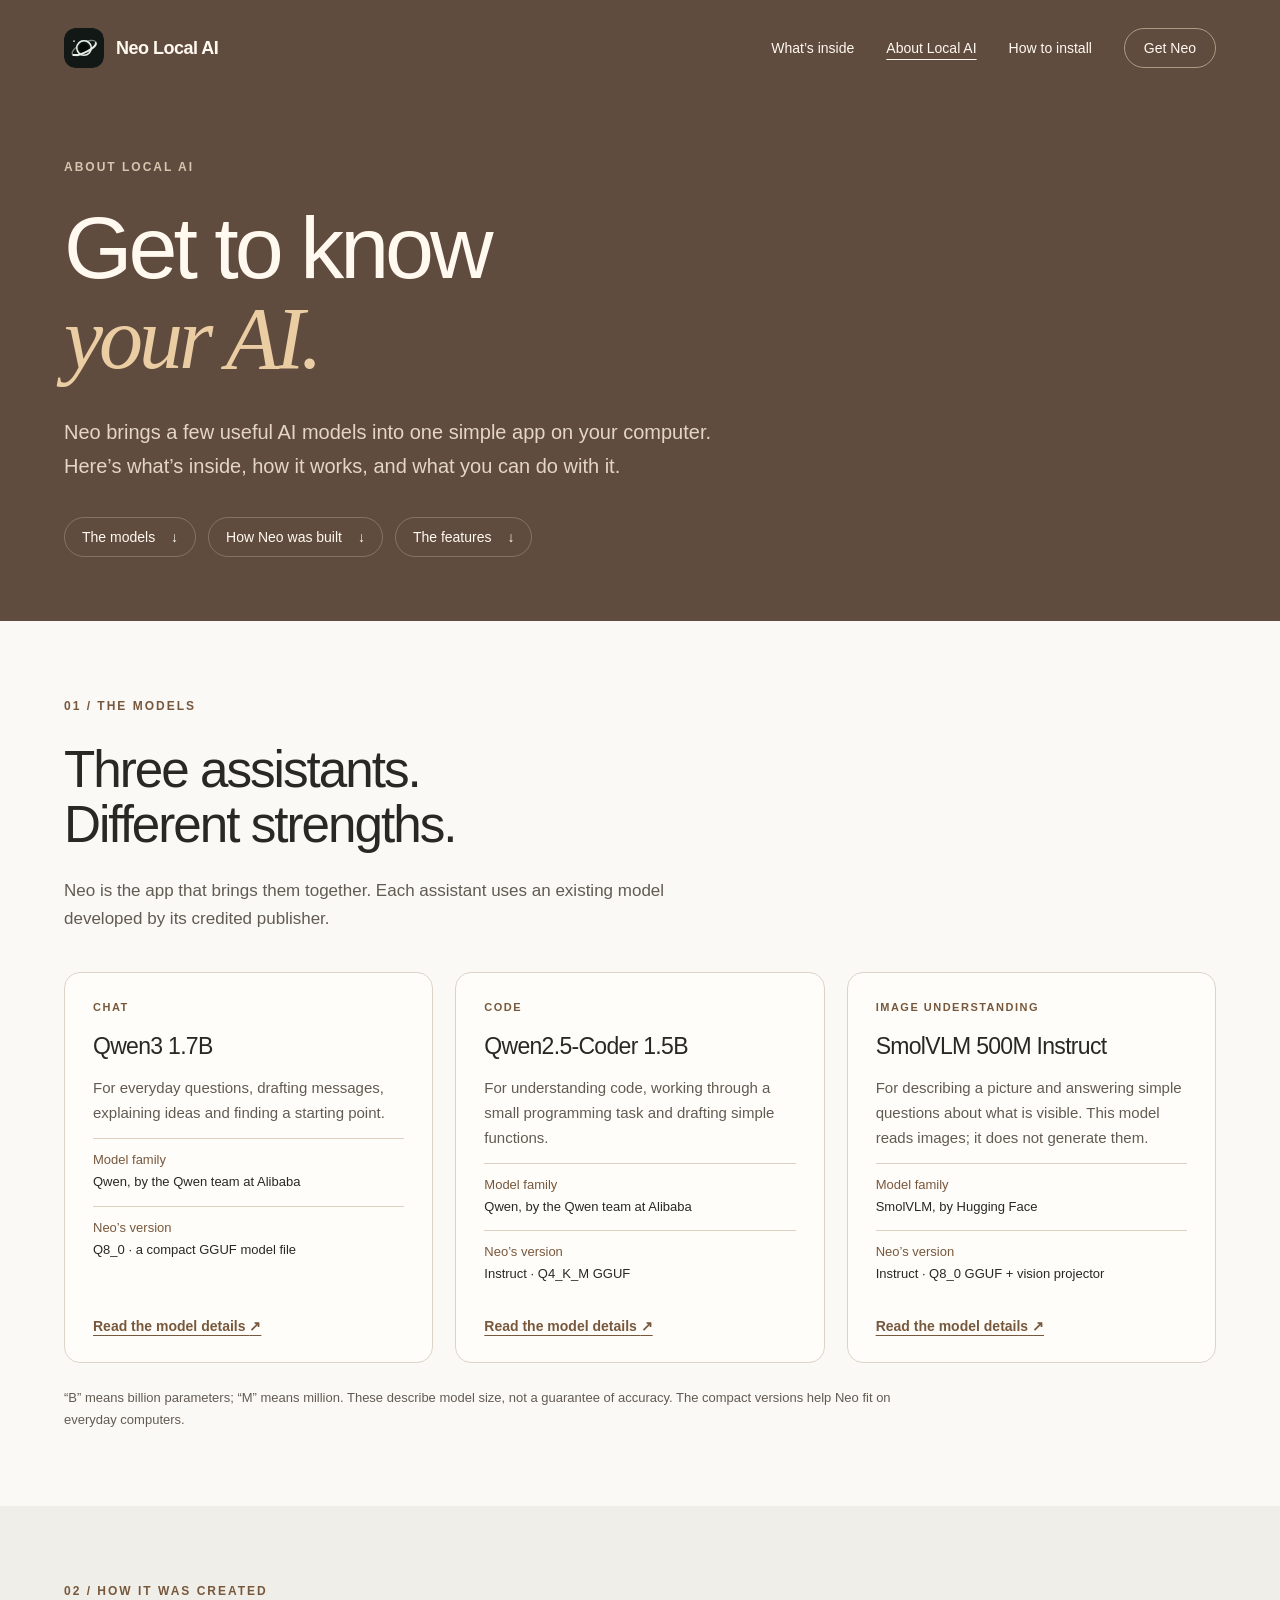
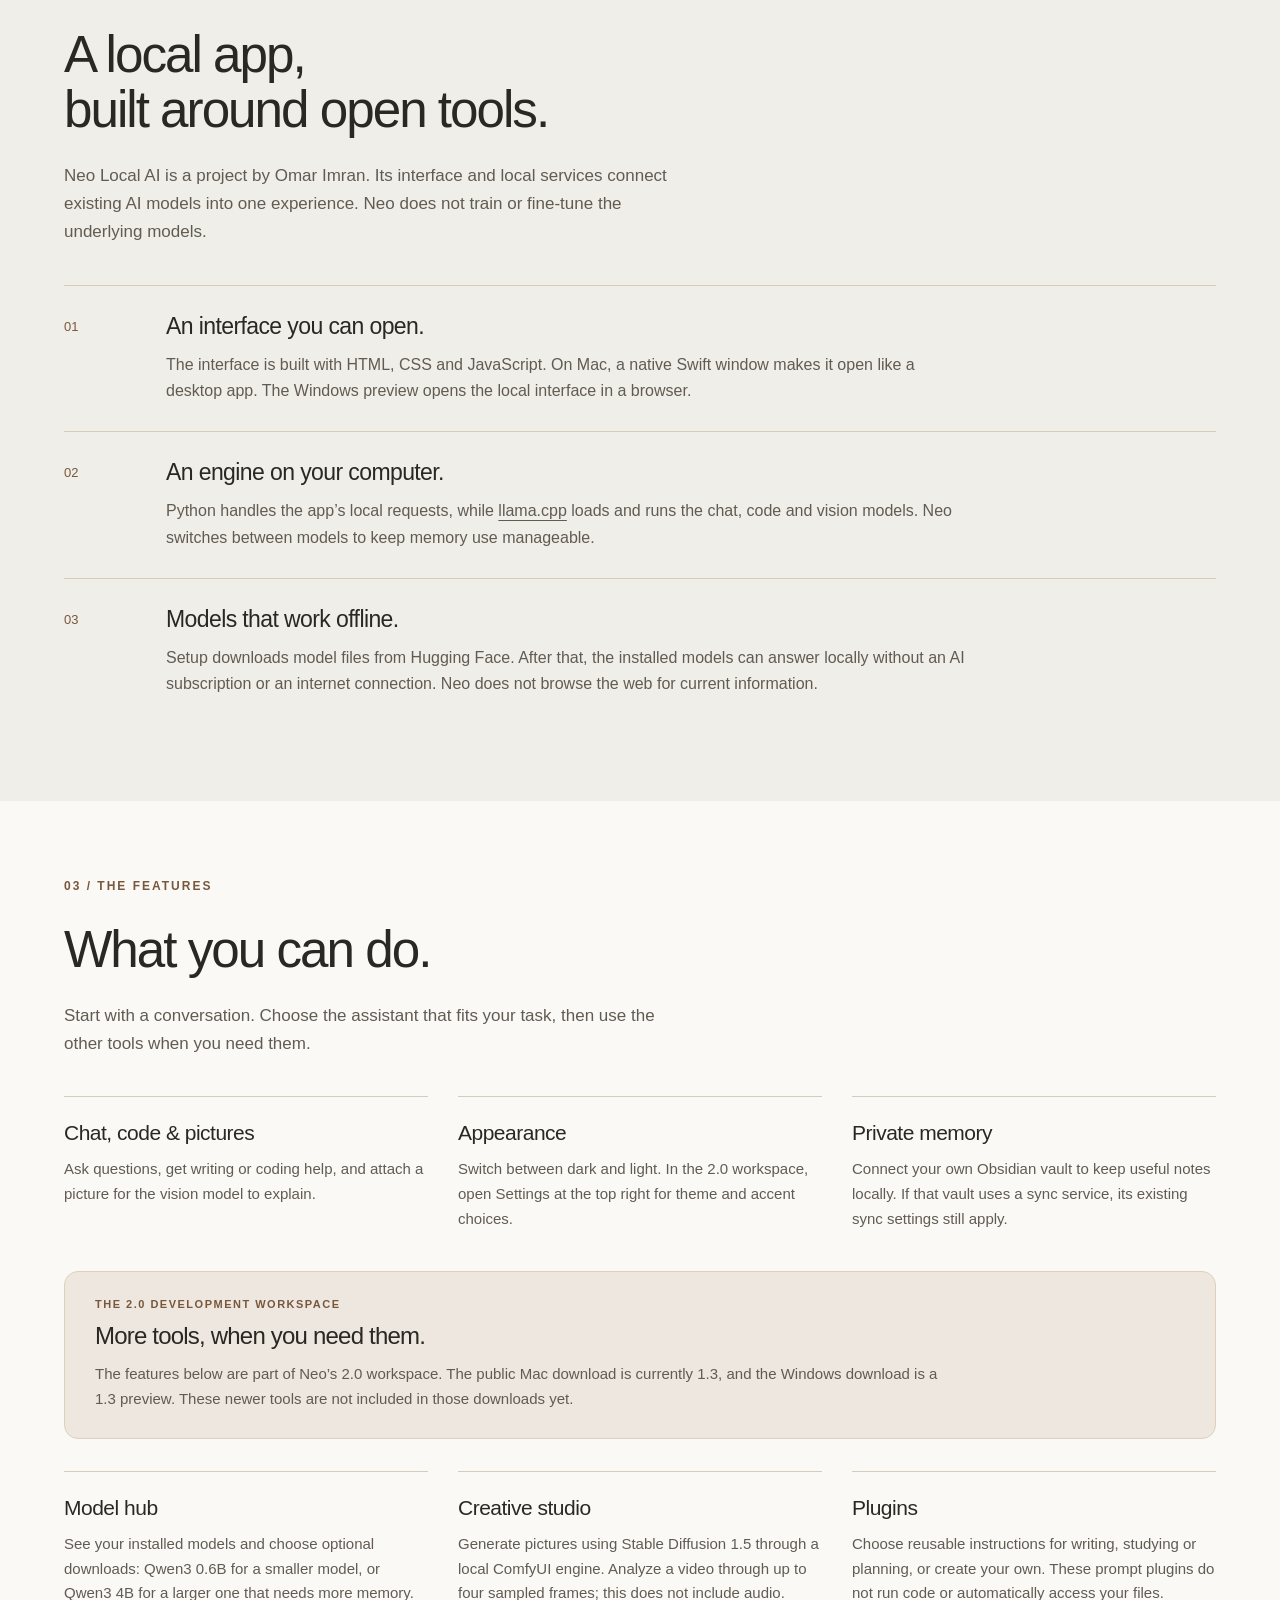
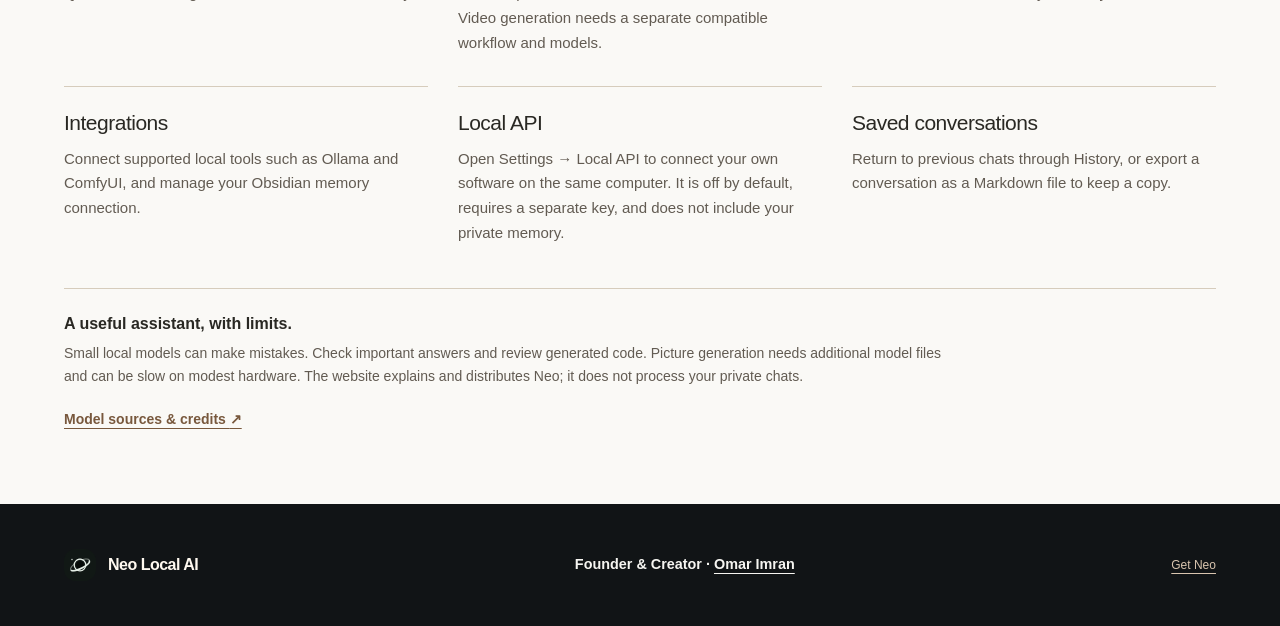
==== about-ai.html @ 58a74279 "Replace creative playground with About Local AI guide Remove the homepage creative cards and retire " ====
<!doctype html>
<html lang="en">
<head>
  <meta charset="utf-8">
  <meta name="viewport" content="width=device-width,initial-scale=1">
  <meta http-equiv="Content-Security-Policy" content="default-src 'self'; connect-src 'none'; img-src 'self'; style-src 'self'; script-src 'none'; object-src 'none'; frame-src 'none'; base-uri 'none'; form-action 'none'">
  <meta name="referrer" content="strict-origin-when-cross-origin">
  <meta name="theme-color" content="#604b3f">
  <title>About Local AI — Neo Local AI</title>
  <meta name="description" content="Meet Neo Local AI: its three local assistants, the models behind them, how the app was built, and what its features do.">
  <link rel="canonical" href="https://neolocalai.isroot.in/about-ai.html">
  <link rel="icon" href="assets/logo.svg">
  <link rel="stylesheet" href="style.css?v=brown-cream-1">
  <link rel="stylesheet" href="ai-guide.css?v=1">
</head>
<body class="ai-guide-page">
<header class="site-header">
  <a class="brand" href="./"><img src="assets/logo.svg" width="40" height="40" alt=""><span>Neo Local AI</span></a>
  <nav aria-label="Main navigation"><a href="./#inside">What’s inside</a><a class="nav-about-ai" href="about-ai.html" aria-current="page">About Local AI</a><a href="./#setup">How to install</a><a class="nav-download" href="./#download">Get Neo</a></nav>
</header>
<main>
  <section class="guide-hero section" aria-labelledby="guide-title">
    <p class="eyebrow">About Local AI</p>
    <h1 id="guide-title">Get to know<br><em>your AI.</em></h1>
    <p class="guide-lead">Neo brings a few useful AI models into one simple app on your computer. Here’s what’s inside, how it works, and what you can do with it.</p>
    <nav class="guide-jumps" aria-label="On this page"><a href="#models">The models <span aria-hidden="true">↓</span></a><a href="#built">How Neo was built <span aria-hidden="true">↓</span></a><a href="#features">The features <span aria-hidden="true">↓</span></a></nav>
  </section>
  <section class="guide-section section" id="models" aria-labelledby="models-title">
    <div class="guide-section-head"><p class="eyebrow">01 / The models</p><h2 id="models-title">Three assistants.<br>Different strengths.</h2><p>Neo is the app that brings them together. Each assistant uses an existing model developed by its credited publisher.</p></div>
    <div class="guide-models">
      <article><span class="guide-label">CHAT</span><h3>Qwen3 1.7B</h3><p>For everyday questions, drafting messages, explaining ideas and finding a starting point.</p><dl><div><dt>Model family</dt><dd>Qwen, by the Qwen team at Alibaba</dd></div><div><dt>Neo’s version</dt><dd>Q8_0 · a compact GGUF model file</dd></div></dl><a href="https://huggingface.co/Qwen/Qwen3-1.7B-GGUF">Read the model details <span aria-hidden="true">↗</span></a></article>
      <article><span class="guide-label">CODE</span><h3>Qwen2.5-Coder 1.5B</h3><p>For understanding code, working through a small programming task and drafting simple functions.</p><dl><div><dt>Model family</dt><dd>Qwen, by the Qwen team at Alibaba</dd></div><div><dt>Neo’s version</dt><dd>Instruct · Q4_K_M GGUF</dd></div></dl><a href="https://huggingface.co/Qwen/Qwen2.5-Coder-1.5B-Instruct-GGUF">Read the model details <span aria-hidden="true">↗</span></a></article>
      <article><span class="guide-label">IMAGE UNDERSTANDING</span><h3>SmolVLM 500M Instruct</h3><p>For describing a picture and answering simple questions about what is visible. This model reads images; it does not generate them.</p><dl><div><dt>Model family</dt><dd>SmolVLM, by Hugging Face</dd></div><div><dt>Neo’s version</dt><dd>Instruct · Q8_0 GGUF + vision projector</dd></div></dl><a href="https://huggingface.co/ggml-org/SmolVLM-500M-Instruct-GGUF">Read the model details <span aria-hidden="true">↗</span></a></article>
    </div>
    <p class="guide-footnote">“B” means billion parameters; “M” means million. These describe model size, not a guarantee of accuracy. The compact versions help Neo fit on everyday computers.</p>
  </section>
  <section class="guide-section guide-warm section" id="built" aria-labelledby="built-title">
    <div class="guide-section-head"><p class="eyebrow">02 / How it was created</p><h2 id="built-title">A local app,<br>built around open tools.</h2><p>Neo Local AI is a project by Omar Imran. Its interface and local services connect existing AI models into one experience. Neo does not train or fine-tune the underlying models.</p></div>
    <ol class="guide-build"><li><span>01</span><div><h3>An interface you can open.</h3><p>The interface is built with HTML, CSS and JavaScript. On Mac, a native Swift window makes it open like a desktop app. The Windows preview opens the local interface in a browser.</p></div></li><li><span>02</span><div><h3>An engine on your computer.</h3><p>Python handles the app’s local requests, while <a href="https://github.com/ggml-org/llama.cpp">llama.cpp</a> loads and runs the chat, code and vision models. Neo switches between models to keep memory use manageable.</p></div></li><li><span>03</span><div><h3>Models that work offline.</h3><p>Setup downloads model files from Hugging Face. After that, the installed models can answer locally without an AI subscription or an internet connection. Neo does not browse the web for current information.</p></div></li></ol>
  </section>
  <section class="guide-section section" id="features" aria-labelledby="features-title">
    <div class="guide-section-head"><p class="eyebrow">03 / The features</p><h2 id="features-title">What you can do.</h2><p>Start with a conversation. Choose the assistant that fits your task, then use the other tools when you need them.</p></div>
    <div class="guide-features">
      <article><h3>Chat, code &amp; pictures</h3><p>Ask questions, get writing or coding help, and attach a picture for the vision model to explain.</p></article>
      <article><h3>Appearance</h3><p>Switch between dark and light. In the 2.0 workspace, open Settings at the top right for theme and accent choices.</p></article>
      <article><h3>Private memory</h3><p>Connect your own Obsidian vault to keep useful notes locally. If that vault uses a sync service, its existing sync settings still apply.</p></article>
    </div>
    <div class="guide-version"><span class="guide-label">THE 2.0 DEVELOPMENT WORKSPACE</span><h3>More tools, when you need them.</h3><p>The features below are part of Neo’s 2.0 workspace. The public Mac download is currently 1.3, and the Windows download is a 1.3 preview. These newer tools are not included in those downloads yet.</p></div>
    <div class="guide-features">
      <article><h3>Model hub</h3><p>See your installed models and choose optional downloads: Qwen3 0.6B for a smaller model, or Qwen3 4B for a larger one that needs more memory.</p></article>
      <article><h3>Creative studio</h3><p>Generate pictures using Stable Diffusion 1.5 through a local ComfyUI engine. Analyze a video through up to four sampled frames; this does not include audio. Video generation needs a separate compatible workflow and models.</p></article>
      <article><h3>Plugins</h3><p>Choose reusable instructions for writing, studying or planning, or create your own. These prompt plugins do not run code or automatically access your files.</p></article>
      <article><h3>Integrations</h3><p>Connect supported local tools such as Ollama and ComfyUI, and manage your Obsidian memory connection.</p></article>
      <article><h3>Local API</h3><p>Open Settings → Local API to connect your own software on the same computer. It is off by default, requires a separate key, and does not include your private memory.</p></article>
      <article><h3>Saved conversations</h3><p>Return to previous chats through History, or export a conversation as a Markdown file to keep a copy.</p></article>
    </div>
    <aside class="guide-note"><strong>A useful assistant, with limits.</strong><p>Small local models can make mistakes. Check important answers and review generated code. Picture generation needs additional model files and can be slow on modest hardware. The website explains and distributes Neo; it does not process your private chats.</p></aside>
    <a class="guide-credits" href="credits.html">Model sources &amp; credits <span aria-hidden="true">↗</span></a>
  </section>
</main>
<footer><a class="brand" href="./"><img src="assets/logo.svg" width="32" height="32" alt=""><span>Neo Local AI</span></a><p class="footer-credit">Founder &amp; Creator · <a href="about.html">Omar Imran</a></p><a href="./#download">Get Neo</a></footer>
</body>
</html>
---- style.css ----
:root{color-scheme:dark;--ink:#f6f5f1;--muted:#d9c5af;--onyx:#111416;--accent:#ebcda4;--line:#756050;--paper:#faf9f6;--dark:#202525;font-family:-apple-system,BlinkMacSystemFont,"Segoe UI",sans-serif;font-size:16px}*{box-sizing:border-box}html{scroll-behavior:smooth;scroll-padding-top:32px}body{margin:0;background:var(--onyx);color:var(--ink)}a{color:inherit;text-underline-offset:4px}button,a{-webkit-tap-highlight-color:transparent}a:focus-visible,button:focus-visible,summary:focus-visible{outline:3px solid #b09a81;outline-offset:5px}button{font:inherit}img{max-width:100%;height:auto}.site-header{max-width:1420px;margin:auto;padding:28px 5vw;display:flex;align-items:center;justify-content:space-between;gap:28px}.brand{display:flex;align-items:center;gap:12px;text-decoration:none;font-size:18px;font-weight:650;letter-spacing:-.5px}.brand img{border-radius:12px}nav{display:flex;align-items:center;gap:32px;font-size:14px}nav a{text-decoration:none}nav a:hover{color:var(--accent)}.nav-download{border:1px solid #b09a81;padding:11px 19px;border-radius:24px}.hero{max-width:1420px;margin:auto;padding:57px 5vw 64px;display:grid;grid-template-columns:.95fr 1.12fr;align-items:center;gap:6vw}.eyebrow{font-size:12px;letter-spacing:2px;text-transform:uppercase;font-weight:600;margin:0 0 25px;color:var(--muted)}h1{font-size:clamp(56px,6.5vw,98px);font-weight:460;line-height:1.01;letter-spacing:-5px;margin:0 0 30px}h1 em,h2 em{font-family:Georgia,serif;font-weight:400;color:var(--accent);letter-spacing:-4px}.hero-description{font-size:18px;line-height:1.6;max-width:400px;color:#d9c5af;margin-bottom:30px}.button{display:inline-flex;align-items:center;justify-content:center;min-height:52px;padding:15px 28px;font-weight:600;font-size:16px;border-radius:30px;text-decoration:none;border:0;transition:background .2s,transform .2s}.button:hover{transform:translateY(-2px)}.primary{background:var(--accent);color:#38291f}.primary:hover{background:#faebd7}.hero-meta{font-size:12px;color:var(--muted);margin:17px 0 0}.app-stage{min-width:0}.preview-top{display:flex;align-items:center;justify-content:space-between;gap:12px;color:var(--muted);font-size:12px;margin:0 2px 17px}.preview-switch{display:flex;padding:3px;border:1px solid var(--line);border-radius:24px;flex-shrink:0}.preview-switch button{font-size:12px;background:none;border:0;color:#d9c5af;border-radius:18px;padding:6px 11px;cursor:pointer}.preview-switch button.selected{background:#ebcda4;color:#38291f}.app-window{overflow:hidden;border:1px solid #a38b73;border-radius:15px;box-shadow:0 32px 85px #0005;transform:rotate(-1.5deg)}.window-top{height:32px;background:#392b25;border-bottom:1px solid #806b58;display:flex;align-items:center;padding:0 12px;gap:5px;position:relative}.window-top span{width:7px;height:7px;border-radius:50%;background:#b09a81}.window-top b{position:absolute;width:100%;left:0;text-align:center;font-size:10px;font-weight:400;color:#ddcebc}.app-window>img{width:100%;display:block}.preview-caption{font-size:12px;color:#d9c5af;text-align:center;margin:22px 0 0}.principles{border-top:1px solid var(--line);border-bottom:1px solid var(--line);display:flex;justify-content:center;gap:8vw;padding:24px 5vw;font-size:14px;color:#d4cec4}.section{padding:100px max(5vw,calc((100vw - 1280px)/2))}h2{font-size:clamp(34px,4vw,58px);font-weight:450;letter-spacing:-2.4px;line-height:1.08;margin:0 0 25px}h3{font-size:24px;font-weight:500;letter-spacing:-.8px;margin:0 0 12px}p{line-height:1.65}.inside{background:var(--paper);color:var(--dark);display:grid;grid-template-columns:1fr 1fr;gap:10vw}.inside .eyebrow,.setup .eyebrow,.faq .eyebrow{color:#78583d}.section-intro>p:last-child{color:#625b52;max-width:360px}.assistant-list article{display:flex;gap:25px;padding:28px 0;border-top:1px solid #ddd7cd}.assistant-list article:first-child{padding-top:0;border-top:0}.assistant-list article:last-child{padding-bottom:0}.model-number{font-size:12px;padding-top:8px;color:#78583d}.assistant-list p{color:#625b52;font-size:16px;margin:0 0 14px}.model-name{font-size:12px;color:#78583d}.setup{background:#f0eee8;color:var(--dark)}.section-heading{margin-bottom:45px}.steps{padding:0;margin:0;list-style:none;display:grid;grid-template-columns:repeat(3,1fr);gap:5vw}.steps li{border-top:1px solid #d1c8b9;padding-top:22px}.steps li>span{font-family:Georgia,serif;font-size:36px;color:#78583d;display:block;margin-bottom:25px}.steps p{color:#625b52}.install-note{margin-top:35px;display:grid;grid-template-columns:1fr 2fr;gap:5vw;border-top:1px solid #d6ccbc;padding-top:26px;font-size:14px;color:#625b52}.install-note strong{font-weight:550}.install-note p{margin:0}.download{display:grid;grid-template-columns:1fr 1fr;gap:10vw;align-items:center;background:#c77b44}.download h2{font-size:clamp(50px,5.8vw,86px);letter-spacing:-4px}.download>div>p:last-child{color:#302218}.download-panel{border:1px solid #dbc6ae;background:#fcf7ef;padding:36px;border-radius:18px}.download-panel h3{font-size:25px;margin-bottom:8px}.release-label{font-size:13px;color:#626058;margin:0 0 26px}.download-panel .button{width:100%}.download-detail{font-size:12px;line-height:1.5;color:#626058;overflow-wrap:anywhere}dl{font-size:14px;margin:25px 0 15px}dl div{display:grid;grid-template-columns:95px 1fr;gap:16px;padding:14px 0;border-top:1px solid #ded0bd}dt{color:#626058}dd{margin:0;line-height:1.5}.platform-note{font-size:12px;color:#626058}.faq{background:var(--paper);color:var(--dark);display:grid;grid-template-columns:1fr 1.3fr;gap:8vw}.questions details{border-top:1px solid #ddd4c7;padding:23px 0}.questions details:last-child{border-bottom:1px solid #ddd4c7}.questions summary{cursor:pointer;list-style:none;padding-right:36px;position:relative;font-size:17px;font-weight:500}.questions summary::-webkit-details-marker{display:none}.questions summary:after{content:'+';position:absolute;right:2px;top:-3px;font-size:24px;font-weight:300}.questions details[open] summary:after{content:'−'}.questions p{color:#625b52;margin:18px 25px 0 0;font-size:16px}footer{max-width:1420px;margin:auto;padding:35px 5vw;display:flex;align-items:center;justify-content:space-between;gap:24px}footer p,footer>a:last-child{font-size:12px;color:var(--muted)}footer .brand{font-size:16px}@media(min-width:1450px){.hero{gap:86px}.hero h1{font-size:98px}}@media(max-width:900px){.hero{gap:4vw;padding-top:38px}h1{font-size:64px;letter-spacing:-3.5px}.preview-top>span{display:none}.preview-top{justify-content:flex-end}.hero-description{font-size:16px}.hero-meta{line-height:1.6;max-width:230px}.section{padding-top:70px;padding-bottom:70px}.inside,.download,.faq{gap:5vw}.download-panel{padding:26px}.principles{gap:5vw;font-size:12px}}@media(max-width:650px){.site-header{padding:20px 6vw}.brand{font-size:17px}nav a:not(.nav-download){display:none}nav{gap:0}.nav-download{font-size:13px;padding:9px 15px}.hero{grid-template-columns:1fr;padding:34px 6vw 45px;gap:42px}.eyebrow{margin-bottom:22px;font-size:11px}h1{font-size:76px}.hero-description{max-width:340px;font-size:17px}.hero-meta{max-width:none}.app-stage{max-width:500px}.preview-top>span{display:block}.preview-top{justify-content:space-between}.app-window{transform:none}.principles{display:grid;grid-template-columns:1fr;gap:14px;text-align:center;padding:25px;font-size:14px}.section{padding:60px 6vw}.inside,.download,.faq{grid-template-columns:1fr;gap:38px}.section-intro>p:last-child{max-width:none}.assistant-list article{gap:20px}.steps{grid-template-columns:1fr;gap:26px}.steps li>span{float:left;font-size:28px;margin:0 22px 70px 0}.steps h3{font-size:22px}.steps p{margin-bottom:0}.install-note{grid-template-columns:1fr;gap:10px}.section-heading{margin-bottom:32px}.download h2{font-size:68px}.download-panel{padding:27px}.faq{gap:0}.faq .section-heading{margin-bottom:12px}footer{padding:30px 6vw;flex-wrap:wrap}footer p{order:3;width:100%;margin:0}h2{font-size:40px}.questions summary{font-size:16px}}@media(prefers-reduced-motion:reduce){html{scroll-behavior:auto}.button{transition:none}.button:hover{transform:none}}

/* Platform downloads share one clear choice area. */
.download{grid-template-columns:.8fr 1fr 1fr;gap:26px}.download h2{font-size:clamp(48px,4.5vw,68px)}.download-panel{padding:28px;align-self:stretch}.download-panel h3{font-size:23px}.download-panel .button{padding-left:16px;padding-right:16px;font-size:15px}.download-panel dl div{grid-template-columns:72px 1fr;gap:12px}.platform-mark{display:grid;place-items:center;width:64px;height:64px;background:#292b28;border-radius:17px;color:#ebcda4;line-height:0;margin:0 0 22px;flex-shrink:0}.platform-mark svg{display:block;width:36px;height:36px;fill:currentColor}.preview-switch button{font-size:14px}@media(max-width:1100px){.download{grid-template-columns:1fr 1fr}.download>div:first-child{grid-column:1/-1}.download h2 br{display:none}.download h2 em{margin-left:.16em}.download>div:first-child>p:last-child{margin-bottom:10px}}@media(max-width:650px){.download{grid-template-columns:1fr;gap:26px}.download>div:first-child{grid-column:auto}.download h2{font-size:55px}.download h2 br{display:block}.download h2 em{margin-left:0}}

.credits-page{max-width:1050px;margin:auto;padding-top:60px}.credits-title{font-size:58px;letter-spacing:-2px}.credits-list{line-height:2}.credits-subheading{font-size:32px;margin-top:48px}


/* Founder credit: 20% larger than the original 12px footer text. */
footer .footer-credit{font-size:14.4px;font-weight:700;color:var(--ink)}
.footer-credit a{color:inherit;text-decoration-thickness:1px;text-underline-offset:4px}
.footer-credit a:hover,.footer-credit a:focus-visible{color:var(--accent);text-decoration-thickness:2px}
.about-layout{min-height:100svh;display:flex;flex-direction:column}
.about-layout>.site-header,.about-layout>footer{width:100%}
.about-page{flex:1;width:100%;max-width:1050px;margin:auto;padding:80px 5vw 100px}
.about-page h1{font-size:clamp(46px,7vw,76px);letter-spacing:-2.5px;line-height:1.08;max-width:700px}
.about-role{font-size:20px;color:var(--accent);margin:0 0 32px}
.about-note{max-width:520px;color:var(--muted);margin-bottom:36px}
.about-back{font-size:14px;font-weight:600;text-decoration-thickness:1px}
@media(max-width:650px){.about-page{padding:55px 6vw 70px}.about-role{font-size:18px}.about-layout>.site-header{gap:16px}.about-layout .about-back{font-size:13px}}

/* Warm coffee, cream and tan across the website. */
:root{--tan:#c77b44;--accent-deep:#78583d}
.principles{background:#182020}
.inside,.setup,.faq{color-scheme:light}
.download{background:var(--tan);color:#241b15;color-scheme:light}
.download h2 em{color:#241b15}
.download .eyebrow,.download>div:first-child>p:last-child{color:#302218}
.download .download-panel{background:#fcf7ef;border-color:#dbc6ae;color:#242522;box-shadow:0 12px 32px #59301a12}
.download .release-label,.download .download-detail,.download dt,.download .platform-note{color:#626058}
.download .download-panel dl div{border-top-color:#ded0bd}
.download .platform-mark{background:#292b28;color:#fff}
.download .primary{background:#172022;color:#f9f6ef}
.download .primary:hover{background:#49392d}
.download a:focus-visible{outline-color:#6c482e}
.download .download-detail a,.download .platform-note a{color:#78583d}
.inside .assistant-list h3{color:#202525}
.questions summary::after{color:var(--accent-deep)}
footer .footer-credit a:hover,footer .footer-credit a:focus-visible{color:var(--accent)}

/* A softer coffee introduction, with the established dark footer below. */
.landing-page{background:#604b3f;color:#fff9f0}
.landing-page .site-header,.landing-page .hero{--line:#b09a81;--muted:#d9c5af}
.landing-page .hero-description{color:#e3d6c7}
.landing-page .hero .primary{background:#f0dec3;color:#38291f}
.landing-page .hero .primary:hover{background:#faebd7}
.landing-page>footer{background:var(--onyx);max-width:none;padding-inline:max(5vw,calc((100vw - 1278px)/2))}
.inside a:focus-visible,.setup a:focus-visible,.faq summary:focus-visible{outline-color:#78583d}
@media(max-width:650px){.landing-page>footer{padding-inline:6vw}}
---- ai-guide.css ----
.site-header .nav-about-ai[aria-current="page"]{text-decoration:underline;text-underline-offset:6px}
.ai-guide-page{background:#604b3f;color:#fff9f0}
.guide-hero{padding-top:62px;padding-bottom:64px}
.guide-hero h1{font-size:clamp(56px,7vw,88px);letter-spacing:-4px;line-height:1.03}
.guide-lead{max-width:690px;font-size:20px;line-height:1.7;color:#e3d6c7;margin:0}
.guide-jumps{margin-top:34px;gap:12px;flex-wrap:wrap}
.guide-jumps a{border:1px solid #b09a8180;border-radius:24px;padding:11px 17px;font-size:14px}
.guide-jumps span{padding-left:12px}
.guide-section{background:#faf9f6;color:#292823;color-scheme:light;padding-top:76px;padding-bottom:76px;scroll-margin-top:16px}
.guide-warm{background:#f0eee8}
.guide-section-head{max-width:700px;margin-bottom:38px}
.guide-section-head .eyebrow{color:#78583d}
.guide-section-head>p:last-child{color:#625b52;font-size:17px;max-width:630px}
.guide-section h2{font-size:clamp(36px,4vw,54px);letter-spacing:-2px}
.guide-models{display:grid;grid-template-columns:repeat(3,minmax(0,1fr));gap:22px}
.guide-models article{padding:28px;border:1px solid #ddd4c7;border-radius:16px;background:#fffdf9;display:flex;flex-direction:column}
.guide-label{display:block;color:#78583d;font-size:11px;letter-spacing:1.5px;font-weight:650;margin-bottom:19px}
.guide-models h3{font-size:23px;line-height:1.25;letter-spacing:-.7px}
.guide-models p{color:#625b52;margin:4px 0 12px;font-size:15px}
.guide-models dl{margin:0 0 20px;font-size:13px;flex:1}
.guide-models dl div{display:block;padding:13px 0}
.guide-models dt{margin-bottom:5px;color:#78583d}
.guide-models dd{line-height:1.6}
.guide-models a,.guide-credits{font-size:14px;font-weight:600;color:#78583d}
.guide-footnote{color:#625b52;font-size:13px;max-width:840px;margin:24px 0 0}
.guide-build{padding:0;margin:0;list-style:none;display:grid;gap:0}
.guide-build li{display:grid;grid-template-columns:80px minmax(0,1fr);gap:22px;padding:27px 0;border-top:1px solid #d6ccbc}
.guide-build li>span{font-size:13px;color:#78583d;padding-top:6px}
.guide-build h3{font-size:23px;letter-spacing:-.6px}
.guide-build p{max-width:800px;margin:0;color:#625b52}
.guide-features{display:grid;grid-template-columns:repeat(3,minmax(0,1fr));gap:30px}
.guide-features article{border-top:1px solid #d6ccbc;padding-top:24px}
.guide-features h3{font-size:21px;letter-spacing:-.5px}
.guide-features p{color:#625b52;font-size:15px;margin:0}
.guide-version{padding:26px 30px;background:#eee7df;border:1px solid #ded0bd;border-radius:14px;margin:40px 0 32px}
.guide-version .guide-label{margin-bottom:12px}
.guide-version h3{font-size:24px}
.guide-version p{font-size:15px;color:#625b52;max-width:850px;margin:0}
.guide-note{border-top:1px solid #d6ccbc;margin:42px 0 22px;padding-top:26px}
.guide-note strong{font-weight:600}
.guide-note p{max-width:900px;font-size:14px;color:#625b52;margin:9px 0 0}
.guide-section a:focus-visible{outline-color:#78583d}
.ai-guide-page>footer{background:var(--onyx);max-width:none;padding-inline:max(5vw,calc((100vw - 1278px)/2))}
@media(max-width:1000px){.guide-models{gap:14px}.guide-models article{padding:21px}.guide-models h3{font-size:21px}.guide-features{grid-template-columns:repeat(2,minmax(0,1fr))}}
@media(max-width:700px){.guide-models{grid-template-columns:1fr}.guide-section{padding-top:55px;padding-bottom:55px}.guide-features{grid-template-columns:1fr;gap:24px}.guide-build li{grid-template-columns:28px minmax(0,1fr);gap:15px}.guide-version{padding:23px}.guide-hero{padding-top:38px}.guide-hero h1{letter-spacing:-3px}.guide-lead{font-size:17px}.guide-jumps{gap:10px}.guide-jumps a{font-size:13px;padding:10px 13px;display:block}.ai-guide-page>footer{padding-inline:6vw}}
@media(max-width:650px){.landing-page>.site-header,.ai-guide-page>.site-header{flex-wrap:wrap;gap:18px}.landing-page>.site-header>nav,.ai-guide-page>.site-header>nav{width:100%;justify-content:space-between;gap:12px}.site-header nav .nav-about-ai{display:block;font-size:14px}.guide-jumps{display:flex;justify-content:flex-start;gap:9px}.guide-jumps a:not(.nav-download){display:block}}
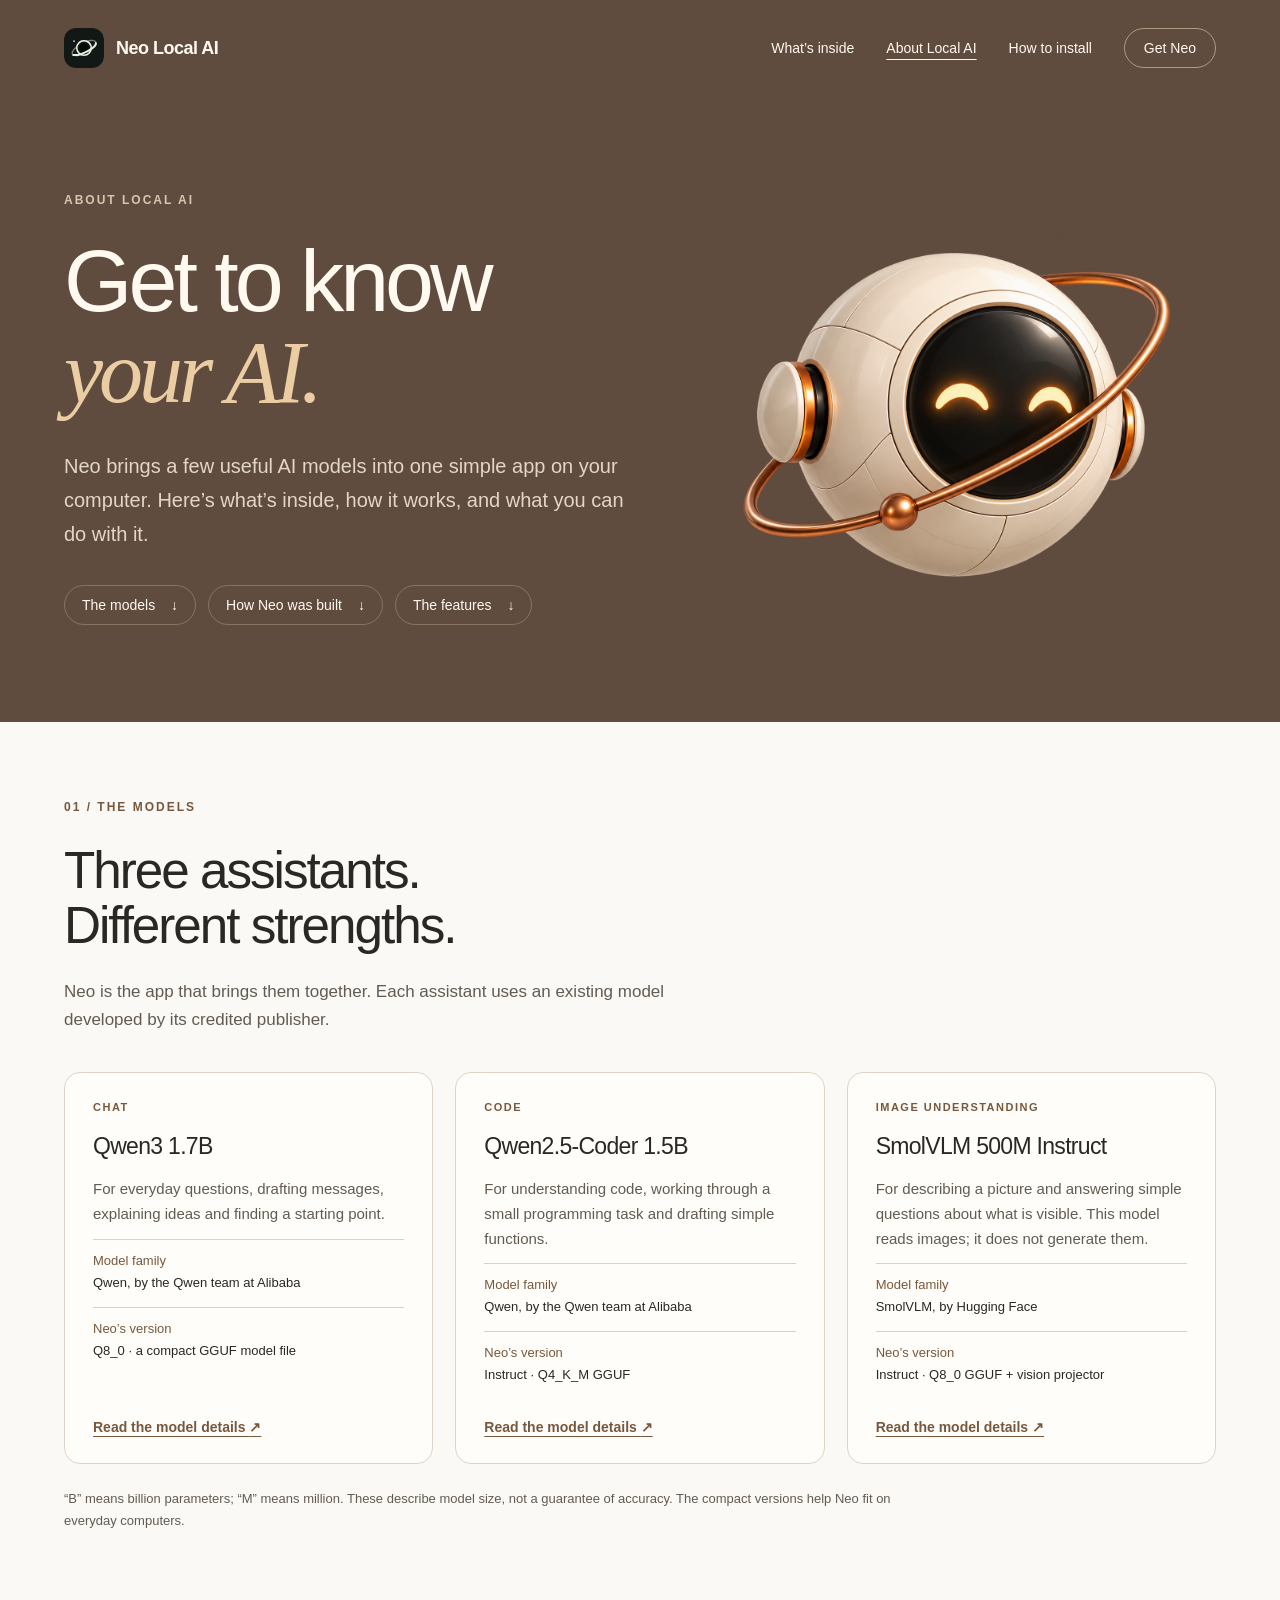
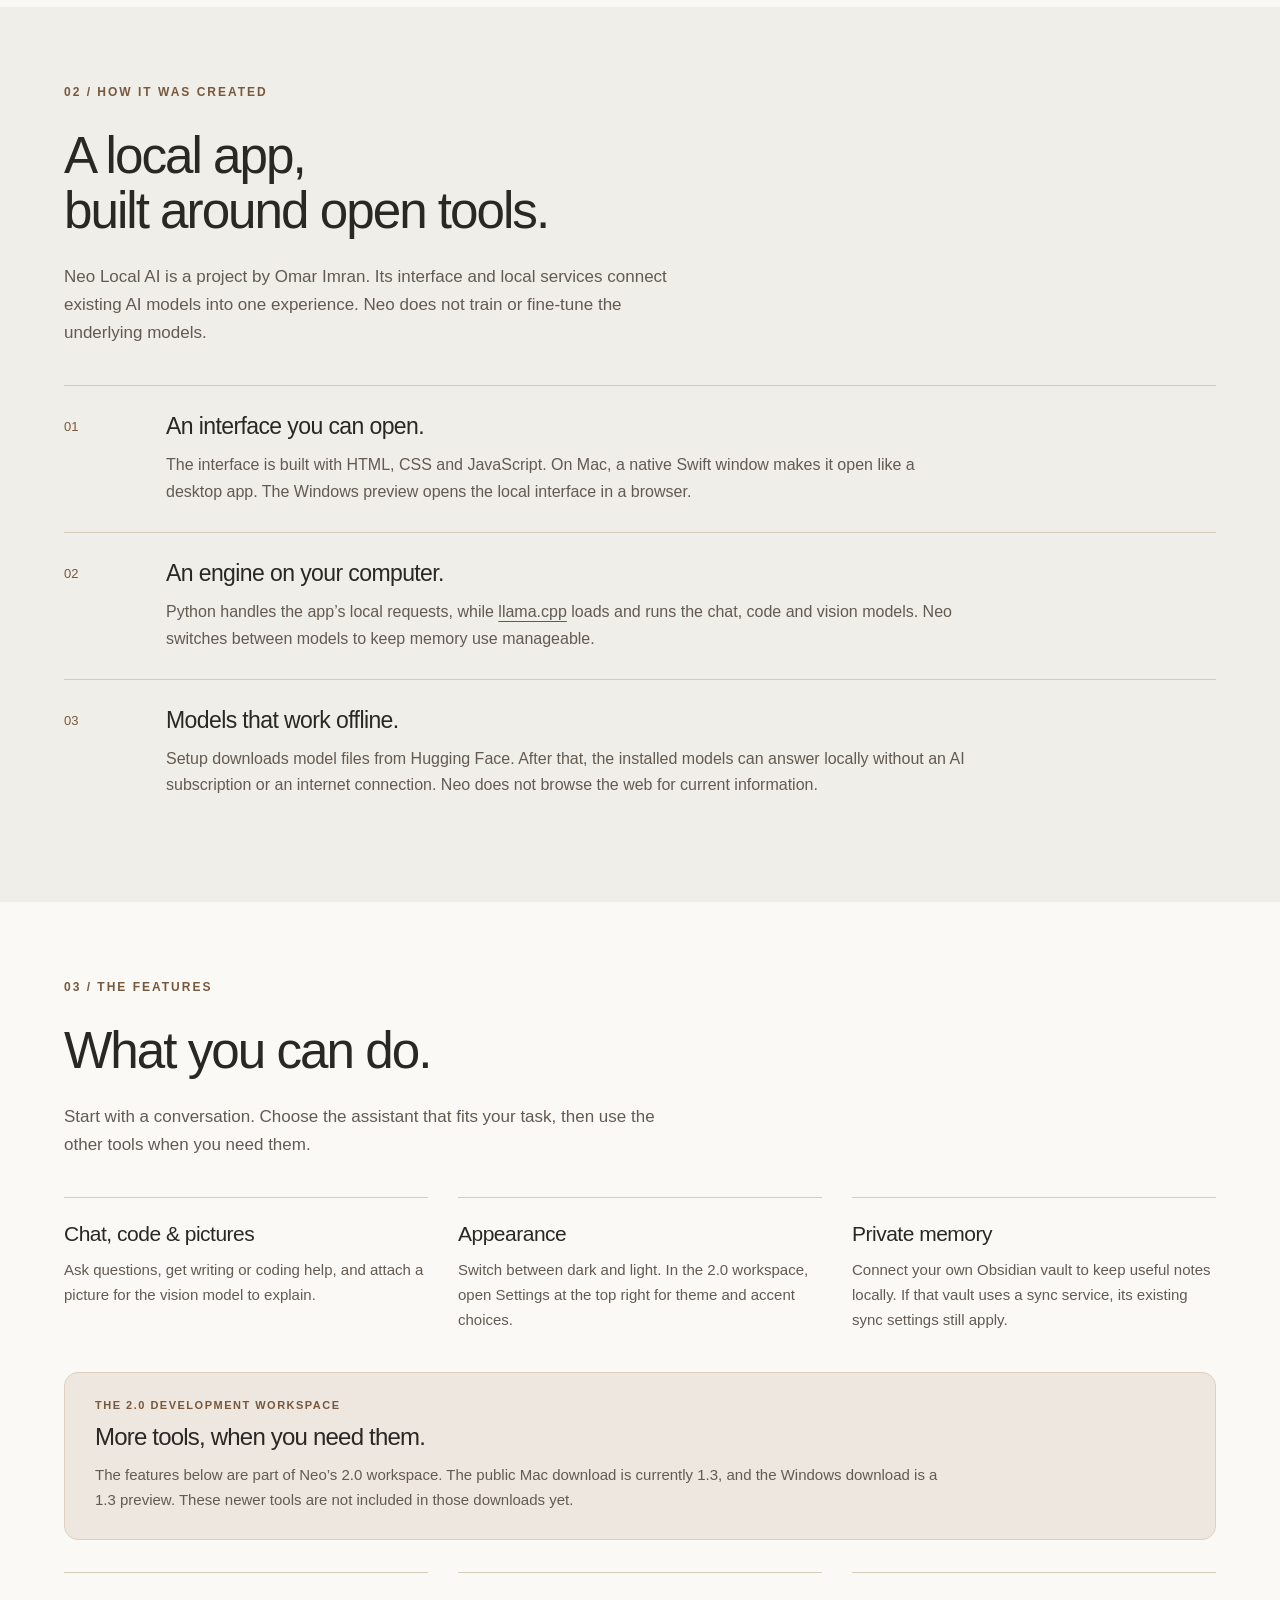
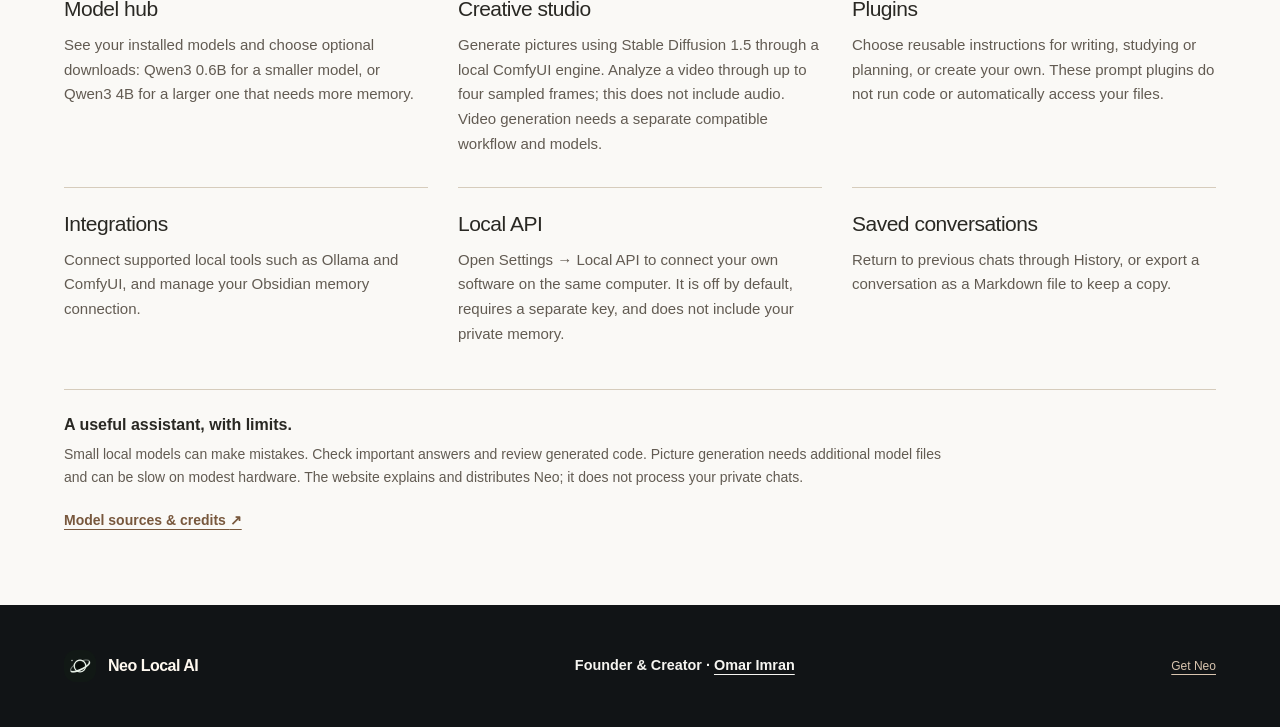
==== commit 55dead8b: "Add Neo robot to About AI with subtle eye-only blinks" ====
--- a/about-ai.html
+++ b/about-ai.html
@@ -12,6 +12,7 @@
   <link rel="icon" href="assets/logo.svg">
   <link rel="stylesheet" href="style.css?v=brown-cream-1">
   <link rel="stylesheet" href="ai-guide.css?v=1">
+  <link rel="stylesheet" href="about-robot.css?v=1">
 </head>
 <body class="ai-guide-page">
 <header class="site-header">
@@ -20,10 +21,53 @@
 </header>
 <main>
   <section class="guide-hero section" aria-labelledby="guide-title">
-    <p class="eyebrow">About Local AI</p>
-    <h1 id="guide-title">Get to know<br><em>your AI.</em></h1>
-    <p class="guide-lead">Neo brings a few useful AI models into one simple app on your computer. Here’s what’s inside, how it works, and what you can do with it.</p>
-    <nav class="guide-jumps" aria-label="On this page"><a href="#models">The models <span aria-hidden="true">↓</span></a><a href="#built">How Neo was built <span aria-hidden="true">↓</span></a><a href="#features">The features <span aria-hidden="true">↓</span></a></nav>
+    <div class="guide-hero-copy">
+      <p class="eyebrow">About Local AI</p>
+      <h1 id="guide-title">Get to know<br><em>your AI.</em></h1>
+      <p class="guide-lead">Neo brings a few useful AI models into one simple app on your computer. Here’s what’s inside, how it works, and what you can do with it.</p>
+      <nav class="guide-jumps" aria-label="On this page"><a href="#models">The models <span aria-hidden="true">↓</span></a><a href="#built">How Neo was built <span aria-hidden="true">↓</span></a><a href="#features">The features <span aria-hidden="true">↓</span></a></nav>
+    </div>
+    <div class="neo-robot">
+      <img class="neo-robot-image" src="assets/neo-robot.png" width="1254" height="1254" alt="Neo Local AI’s friendly cream robot with a copper orbital ring and warm amber eyes.">
+      <!-- The original PNG stays untouched. Only these two face-local layers blink. -->
+      <svg class="neo-eye-overlay" viewBox="0 0 1254 1254" aria-hidden="true" focusable="false" xmlns="http://www.w3.org/2000/svg">
+        <defs>
+          <linearGradient id="neo-face-left" x1="0" y1="0" x2="0" y2="1">
+            <stop offset="0" stop-color="#211c17"/><stop offset="1" stop-color="#17120e"/>
+          </linearGradient>
+          <linearGradient id="neo-face-right" x1="0" y1="0" x2="1" y2="1">
+            <stop offset="0" stop-color="#29231d"/><stop offset="1" stop-color="#201710"/>
+          </linearGradient>
+          <radialGradient id="neo-lid-feather">
+            <stop offset="0" stop-color="white"/><stop offset=".78" stop-color="white"/><stop offset="1" stop-color="black"/>
+          </radialGradient>
+          <mask id="neo-left-soft" maskUnits="userSpaceOnUse" x="550" y="526" width="207" height="155">
+            <ellipse cx="652" cy="603" rx="102" ry="77" fill="url(#neo-lid-feather)"/>
+          </mask>
+          <mask id="neo-right-soft" maskUnits="userSpaceOnUse" x="788" y="544" width="160" height="121">
+            <ellipse cx="870" cy="606" rx="82" ry="61" fill="url(#neo-lid-feather)"/>
+          </mask>
+          <clipPath id="neo-left-eye-crop"><ellipse cx="652" cy="601" rx="87" ry="53"/></clipPath>
+          <clipPath id="neo-right-eye-crop"><ellipse cx="873" cy="606" rx="65" ry="42"/></clipPath>
+          <!-- This diagonal boundary stays above the foreground copper ring. -->
+          <clipPath id="neo-right-face-boundary"><path d="M788 540H945V625L916 650H788Z"/></clipPath>
+        </defs>
+        <g class="neo-eye-cover neo-eye-cover-left">
+          <rect x="550" y="526" width="207" height="155" fill="url(#neo-face-left)" mask="url(#neo-left-soft)"/>
+          <g class="neo-eye-shape neo-eye-shape-left">
+            <image href="assets/neo-robot.png" width="1254" height="1254" clip-path="url(#neo-left-eye-crop)"/>
+          </g>
+        </g>
+        <g clip-path="url(#neo-right-face-boundary)">
+          <g class="neo-eye-cover neo-eye-cover-right">
+            <rect x="788" y="544" width="160" height="121" fill="url(#neo-face-right)" mask="url(#neo-right-soft)"/>
+            <g class="neo-eye-shape neo-eye-shape-right">
+              <image href="assets/neo-robot.png" width="1254" height="1254" clip-path="url(#neo-right-eye-crop)"/>
+            </g>
+          </g>
+        </g>
+      </svg>
+    </div>
   </section>
   <section class="guide-section section" id="models" aria-labelledby="models-title">
     <div class="guide-section-head"><p class="eyebrow">01 / The models</p><h2 id="models-title">Three assistants.<br>Different strengths.</h2><p>Neo is the app that brings them together. Each assistant uses an existing model developed by its credited publisher.</p></div>
--- a/style.css
+++ b/style.css
@@ -38,10 +38,12 @@
 .questions summary::after{color:var(--accent-deep)}
 footer .footer-credit a:hover,footer .footer-credit a:focus-visible{color:var(--accent)}
 
-/* A softer coffee introduction, with the established dark footer below. */
-.landing-page{background:#604b3f;color:#fff9f0}
-.landing-page .site-header,.landing-page .hero{--line:#b09a81;--muted:#d9c5af}
-.landing-page .hero-description{color:#e3d6c7}
+/* Burnt-sienna introduction, with the established dark footer below. */
+.landing-page{background:#A94F35;color:#fff9f0}
+.landing-page .site-header,.landing-page .hero{--line:#dbb39c;--muted:#fff0e4}
+.landing-page .hero-description{color:#fff0e4}
+.landing-page .hero .preview-switch button:not(.selected){color:#fff0e4}
+.landing-page .site-header nav a:hover{color:#fff9f0}
 .landing-page .hero .primary{background:#f0dec3;color:#38291f}
 .landing-page .hero .primary:hover{background:#faebd7}
 .landing-page>footer{background:var(--onyx);max-width:none;padding-inline:max(5vw,calc((100vw - 1278px)/2))}
--- a/about-robot.css
+++ b/about-robot.css
@@ -0,0 +1,74 @@
+.guide-hero {
+  display: grid;
+  grid-template-columns: minmax(0, 1.05fr) minmax(0, .95fr);
+  align-items: center;
+  gap: 40px;
+}
+
+.guide-hero-copy {
+  min-width: 0;
+}
+
+.neo-robot {
+  position: relative;
+  width: min(100%, 500px);
+  aspect-ratio: 1;
+  justify-self: center;
+  isolation: isolate;
+}
+
+.neo-robot-image {
+  display: block;
+  width: 100%;
+  height: 100%;
+  object-fit: contain;
+}
+
+.neo-eye-overlay {
+  position: absolute;
+  inset: 0;
+  width: 100%;
+  height: 100%;
+  pointer-events: none;
+}
+
+/* A 180ms blink every five seconds. Each eye has its own aligned layer. */
+.neo-eye-cover {
+  opacity: 0;
+  animation: neo-eye-cover 5s linear infinite;
+}
+
+.neo-eye-shape {
+  transform-box: view-box;
+  animation: neo-eye-blink 5s ease-in-out infinite;
+}
+
+.neo-eye-shape-left { transform-origin: 652px 610px; }
+.neo-eye-shape-right { transform-origin: 873px 615px; }
+.neo-eye-cover-right, .neo-eye-shape-right { animation-delay: 25ms; }
+
+@keyframes neo-eye-cover {
+  0%, 95.999%, 99.601%, 100% { opacity: 0; }
+  96%, 99.6% { opacity: 1; }
+}
+
+@keyframes neo-eye-blink {
+  0%, 96%, 99.6%, 100% { transform: scaleY(1); }
+  97.4%, 98.2% { transform: scaleY(.065); }
+}
+
+@media (prefers-reduced-motion: reduce) {
+  .neo-eye-cover, .neo-eye-shape { animation: none; }
+  .neo-eye-overlay { display: none; }
+}
+
+@media (max-width: 760px) {
+  .guide-hero {
+    grid-template-columns: minmax(0, 1fr);
+    gap: 20px;
+  }
+
+  .neo-robot {
+    width: min(100%, 440px);
+  }
+}
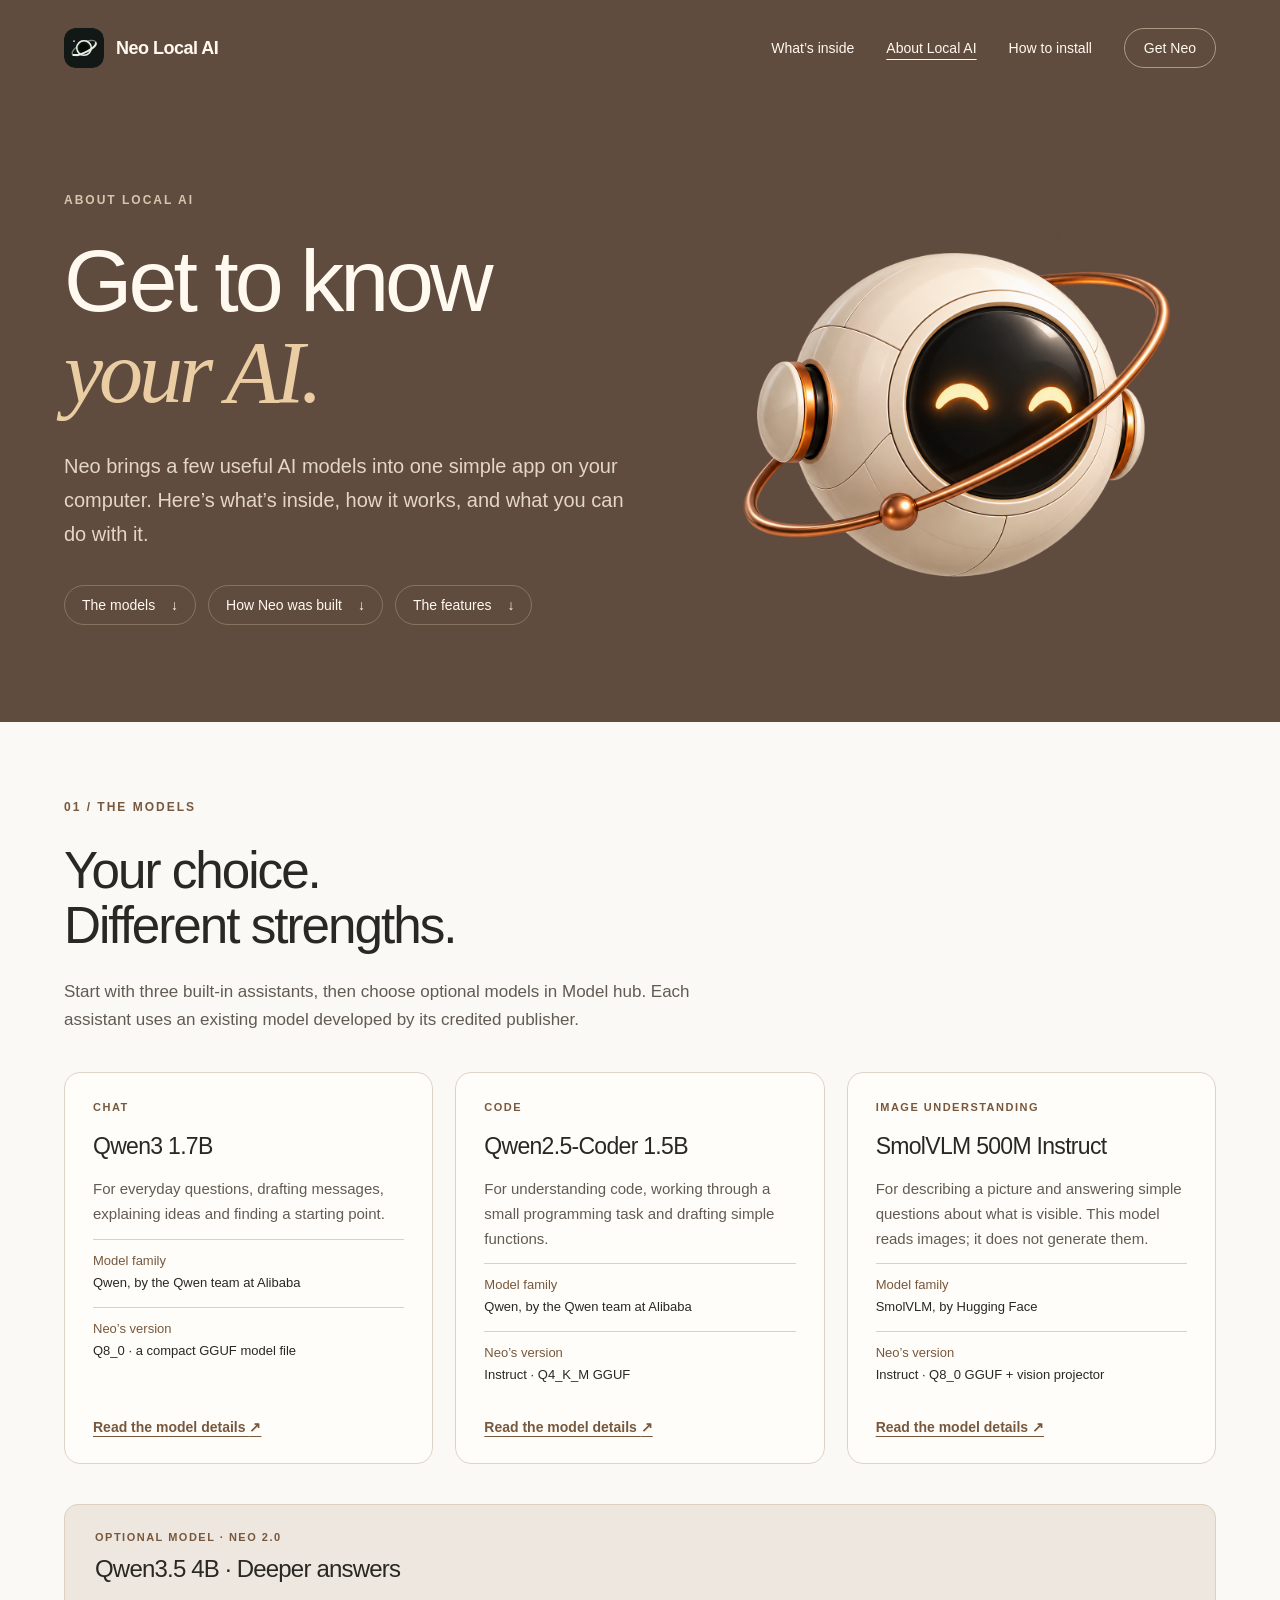
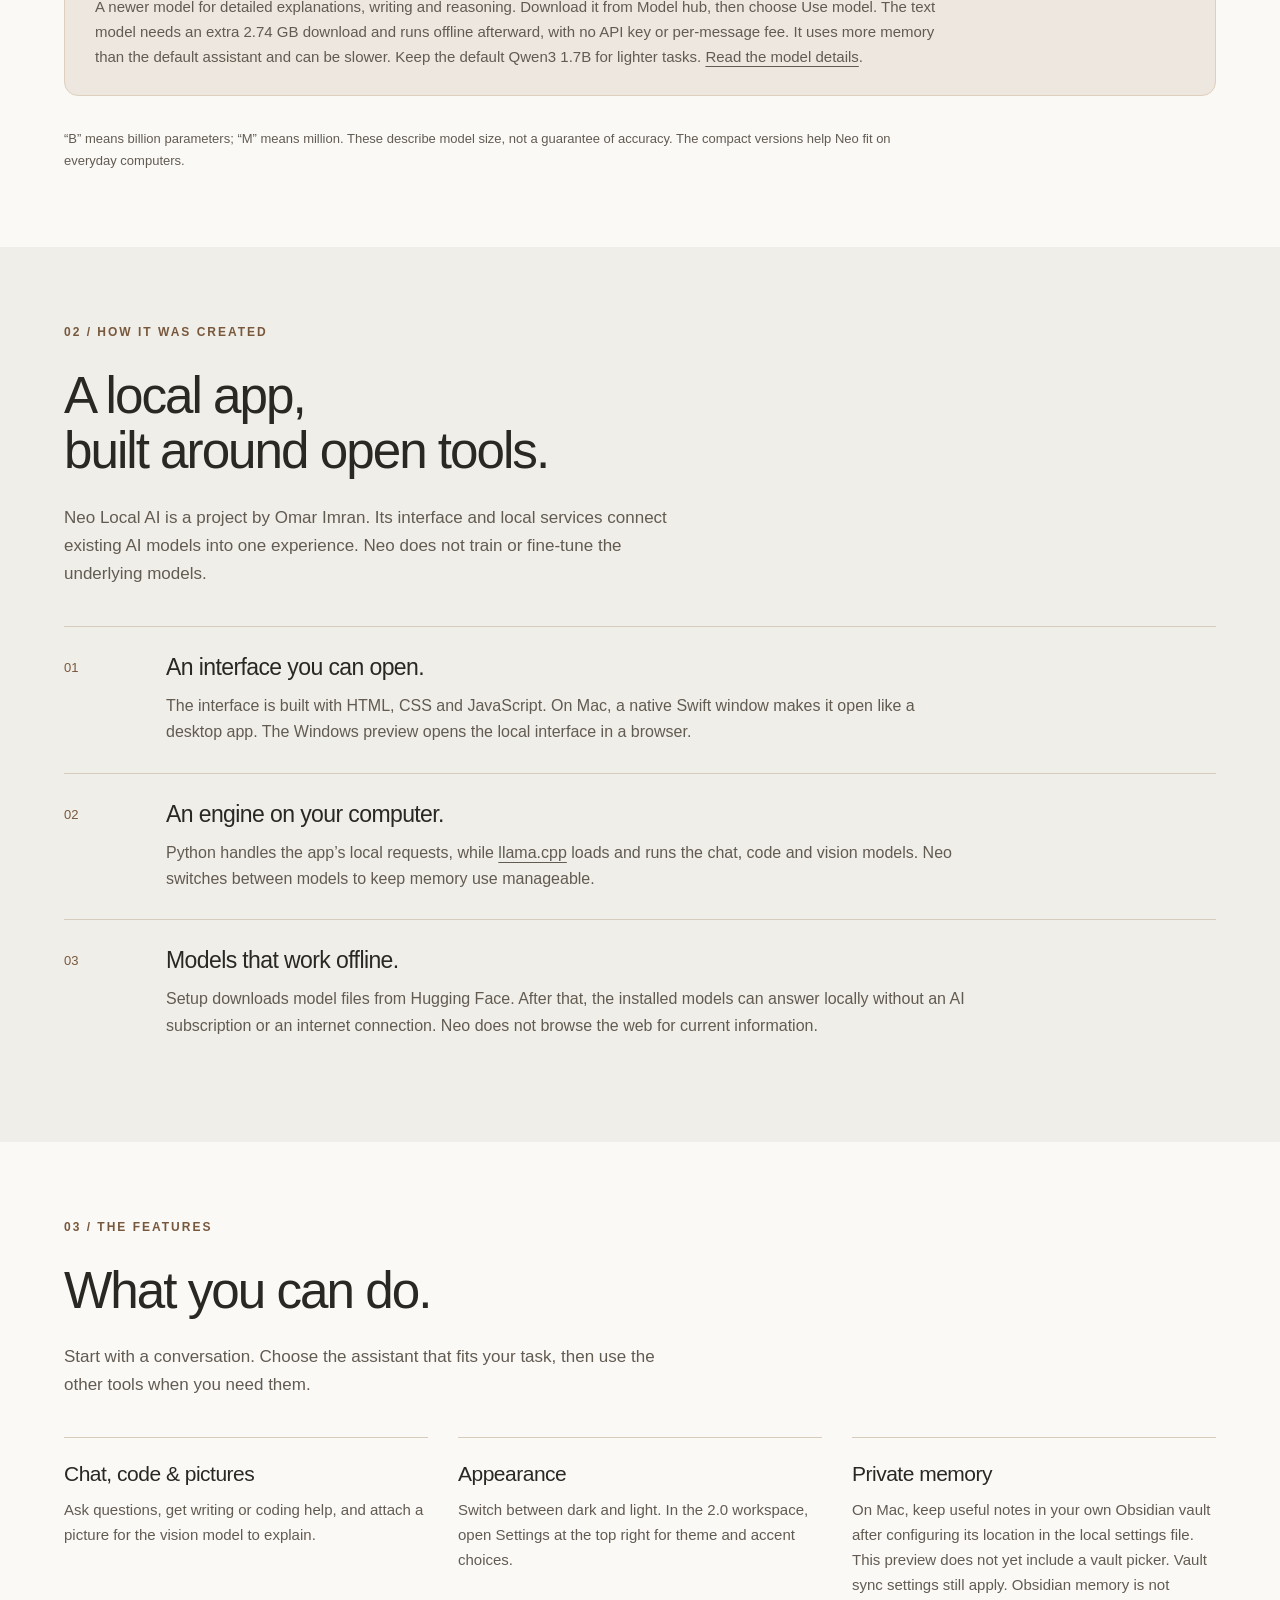
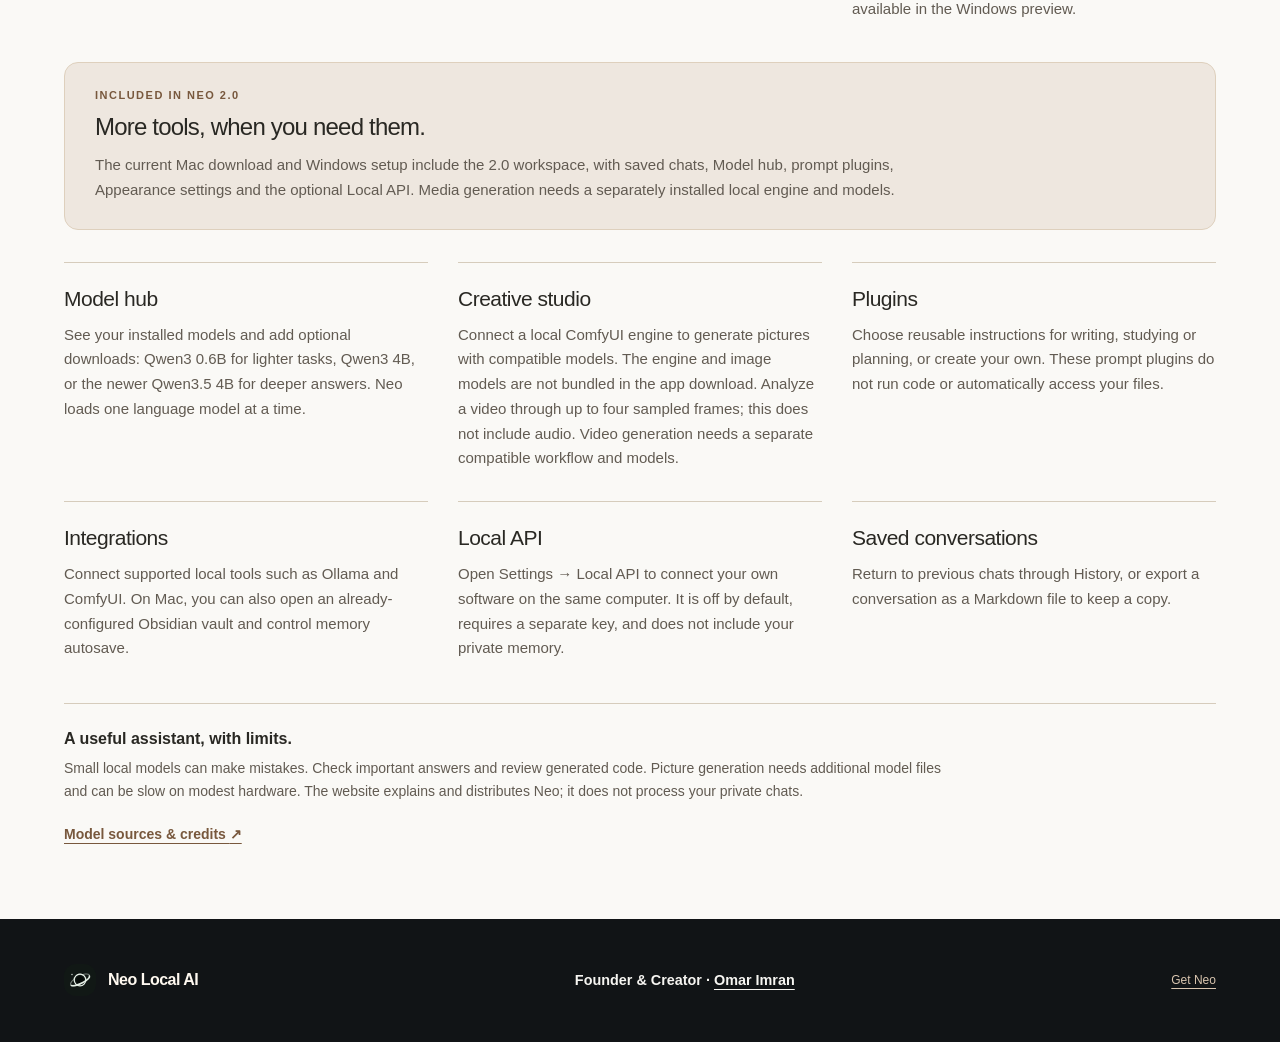
==== commit b9979b2a: "Update downloads to verified Neo 2.0.0 and introduce Qwen3.5" ====
--- a/about-ai.html
+++ b/about-ai.html
@@ -7,7 +7,7 @@
   <meta name="referrer" content="strict-origin-when-cross-origin">
   <meta name="theme-color" content="#604b3f">
   <title>About Local AI — Neo Local AI</title>
-  <meta name="description" content="Meet Neo Local AI: its three local assistants, the models behind them, how the app was built, and what its features do.">
+  <meta name="description" content="Meet Neo Local AI: its local assistants and optional models, the tools behind them, how the app was built, and what its features do.">
   <link rel="canonical" href="https://neolocalai.isroot.in/about-ai.html">
   <link rel="icon" href="assets/logo.svg">
   <link rel="stylesheet" href="style.css?v=brown-cream-1">
@@ -70,12 +70,13 @@
     </div>
   </section>
   <section class="guide-section section" id="models" aria-labelledby="models-title">
-    <div class="guide-section-head"><p class="eyebrow">01 / The models</p><h2 id="models-title">Three assistants.<br>Different strengths.</h2><p>Neo is the app that brings them together. Each assistant uses an existing model developed by its credited publisher.</p></div>
+    <div class="guide-section-head"><p class="eyebrow">01 / The models</p><h2 id="models-title">Your choice.<br>Different strengths.</h2><p>Start with three built-in assistants, then choose optional models in Model hub. Each assistant uses an existing model developed by its credited publisher.</p></div>
     <div class="guide-models">
       <article><span class="guide-label">CHAT</span><h3>Qwen3 1.7B</h3><p>For everyday questions, drafting messages, explaining ideas and finding a starting point.</p><dl><div><dt>Model family</dt><dd>Qwen, by the Qwen team at Alibaba</dd></div><div><dt>Neo’s version</dt><dd>Q8_0 · a compact GGUF model file</dd></div></dl><a href="https://huggingface.co/Qwen/Qwen3-1.7B-GGUF">Read the model details <span aria-hidden="true">↗</span></a></article>
       <article><span class="guide-label">CODE</span><h3>Qwen2.5-Coder 1.5B</h3><p>For understanding code, working through a small programming task and drafting simple functions.</p><dl><div><dt>Model family</dt><dd>Qwen, by the Qwen team at Alibaba</dd></div><div><dt>Neo’s version</dt><dd>Instruct · Q4_K_M GGUF</dd></div></dl><a href="https://huggingface.co/Qwen/Qwen2.5-Coder-1.5B-Instruct-GGUF">Read the model details <span aria-hidden="true">↗</span></a></article>
       <article><span class="guide-label">IMAGE UNDERSTANDING</span><h3>SmolVLM 500M Instruct</h3><p>For describing a picture and answering simple questions about what is visible. This model reads images; it does not generate them.</p><dl><div><dt>Model family</dt><dd>SmolVLM, by Hugging Face</dd></div><div><dt>Neo’s version</dt><dd>Instruct · Q8_0 GGUF + vision projector</dd></div></dl><a href="https://huggingface.co/ggml-org/SmolVLM-500M-Instruct-GGUF">Read the model details <span aria-hidden="true">↗</span></a></article>
     </div>
+    <div class="guide-version"><span class="guide-label">OPTIONAL MODEL · NEO 2.0</span><h3>Qwen3.5 4B · Deeper answers</h3><p>A newer model for detailed explanations, writing and reasoning. Download it from Model hub, then choose Use model. The text model needs an extra 2.74 GB download and runs offline afterward, with no API key or per-message fee. It uses more memory than the default assistant and can be slower. Keep the default Qwen3 1.7B for lighter tasks. <a href="https://huggingface.co/Qwen/Qwen3.5-4B">Read the model details</a>.</p></div>
     <p class="guide-footnote">“B” means billion parameters; “M” means million. These describe model size, not a guarantee of accuracy. The compact versions help Neo fit on everyday computers.</p>
   </section>
   <section class="guide-section guide-warm section" id="built" aria-labelledby="built-title">
@@ -87,14 +88,14 @@
     <div class="guide-features">
       <article><h3>Chat, code &amp; pictures</h3><p>Ask questions, get writing or coding help, and attach a picture for the vision model to explain.</p></article>
       <article><h3>Appearance</h3><p>Switch between dark and light. In the 2.0 workspace, open Settings at the top right for theme and accent choices.</p></article>
-      <article><h3>Private memory</h3><p>Connect your own Obsidian vault to keep useful notes locally. If that vault uses a sync service, its existing sync settings still apply.</p></article>
+      <article><h3>Private memory</h3><p>On Mac, keep useful notes in your own Obsidian vault after configuring its location in the local settings file. This preview does not yet include a vault picker. Vault sync settings still apply. Obsidian memory is not available in the Windows preview.</p></article>
     </div>
-    <div class="guide-version"><span class="guide-label">THE 2.0 DEVELOPMENT WORKSPACE</span><h3>More tools, when you need them.</h3><p>The features below are part of Neo’s 2.0 workspace. The public Mac download is currently 1.3, and the Windows download is a 1.3 preview. These newer tools are not included in those downloads yet.</p></div>
+    <div class="guide-version"><span class="guide-label">INCLUDED IN NEO 2.0</span><h3>More tools, when you need them.</h3><p>The current Mac download and Windows setup include the 2.0 workspace, with saved chats, Model hub, prompt plugins, Appearance settings and the optional Local API. Media generation needs a separately installed local engine and models.</p></div>
     <div class="guide-features">
-      <article><h3>Model hub</h3><p>See your installed models and choose optional downloads: Qwen3 0.6B for a smaller model, or Qwen3 4B for a larger one that needs more memory.</p></article>
-      <article><h3>Creative studio</h3><p>Generate pictures using Stable Diffusion 1.5 through a local ComfyUI engine. Analyze a video through up to four sampled frames; this does not include audio. Video generation needs a separate compatible workflow and models.</p></article>
+      <article><h3>Model hub</h3><p>See your installed models and add optional downloads: Qwen3 0.6B for lighter tasks, Qwen3 4B, or the newer Qwen3.5 4B for deeper answers. Neo loads one language model at a time.</p></article>
+      <article><h3>Creative studio</h3><p>Connect a local ComfyUI engine to generate pictures with compatible models. The engine and image models are not bundled in the app download. Analyze a video through up to four sampled frames; this does not include audio. Video generation needs a separate compatible workflow and models.</p></article>
       <article><h3>Plugins</h3><p>Choose reusable instructions for writing, studying or planning, or create your own. These prompt plugins do not run code or automatically access your files.</p></article>
-      <article><h3>Integrations</h3><p>Connect supported local tools such as Ollama and ComfyUI, and manage your Obsidian memory connection.</p></article>
+      <article><h3>Integrations</h3><p>Connect supported local tools such as Ollama and ComfyUI. On Mac, you can also open an already-configured Obsidian vault and control memory autosave.</p></article>
       <article><h3>Local API</h3><p>Open Settings → Local API to connect your own software on the same computer. It is off by default, requires a separate key, and does not include your private memory.</p></article>
       <article><h3>Saved conversations</h3><p>Return to previous chats through History, or export a conversation as a Markdown file to keep a copy.</p></article>
     </div>
